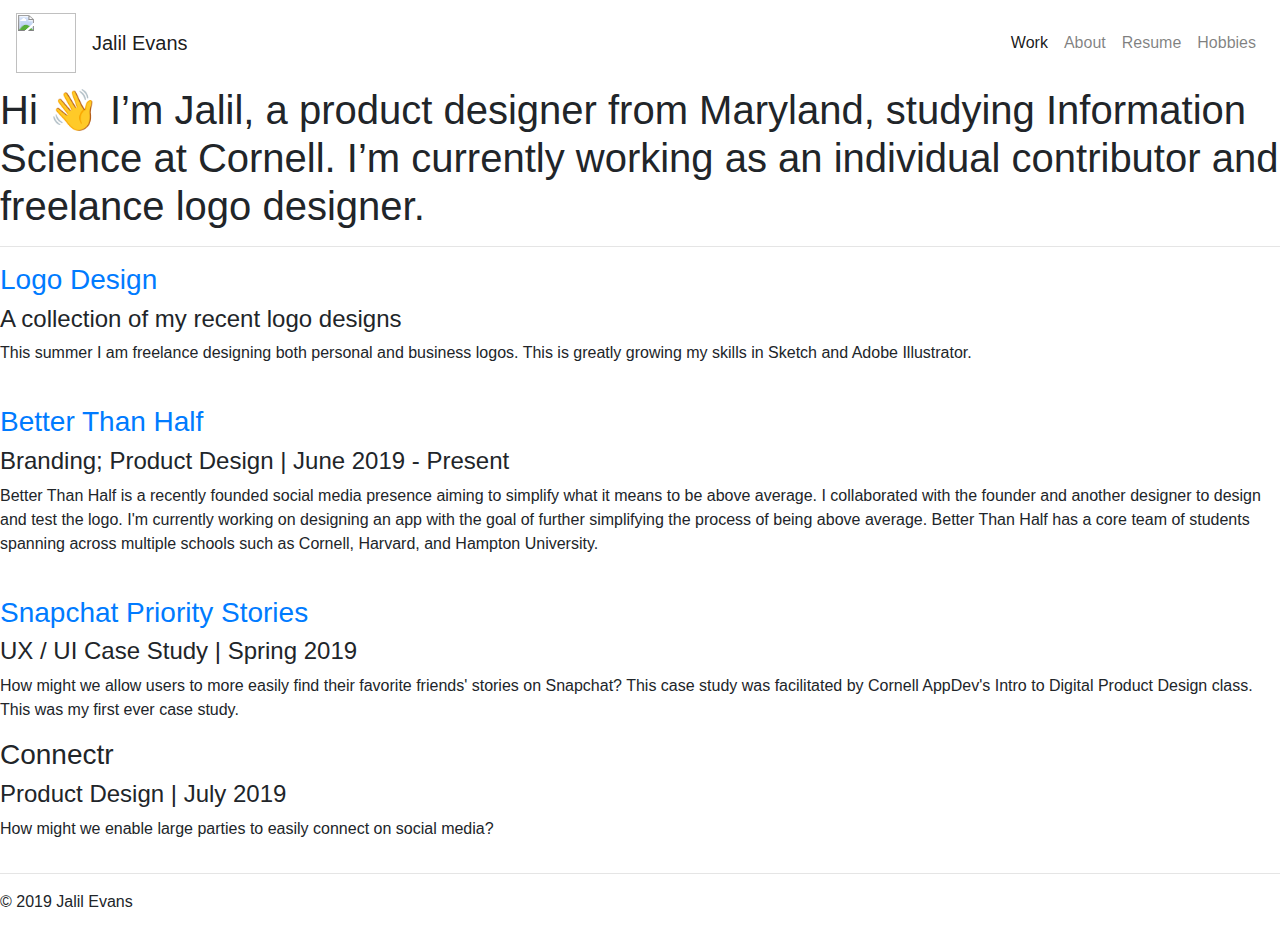
==== index.html @ 186c6c88 "Fixed linkedin links" ====
<!doctype html>
<html lang="en">

<head>
    <!-- Required meta tags -->
    <meta charset="utf-8">
    <meta name="viewport" content="width=device-width, initial-scale=1, shrink-to-fit=no">

    <!-- Hover CSS -->
    <link rel="stylesheet" href="https://cdnjs.cloudflare.com/ajax/libs/hover.css/2.3.1/css/hover.css"/>

    <!-- Bootstrap CSS -->
    <link rel="stylesheet" href="https://maxcdn.bootstrapcdn.com/bootstrap/4.0.0/css/bootstrap.min.css" integrity="sha384-Gn5384xqQ1aoWXA+058RXPxPg6fy4IWvTNh0E263XmFcJlSAwiGgFAW/dAiS6JXm" crossorigin="anonymous">

    <link href="https://fonts.googleapis.com/css?family=Bilbo|Quicksand:300,400,700&display=swap" rel="stylesheet">
    <link rel="stylesheet" href="css/styles.css">

    <!-- Font Awesome -->
    <script src="https://kit.fontawesome.com/bec98c5639.js"></script>

    <!-- Titling  -->
    <title>Work | Jalil Evans</title>
    <link rel="icon" href="images/Logo 1.png">
</head>

<body>
    <!-- Navbar -->
    <nav class="navbar navbar-expand-lg navbar-light">
        <a class="navbar-brand" href="index.html">
            <img src="images/Logo 1.svg" width="60" height="60" class="d-inline-block align-top" alt="">
        </a>
        <a class="navbar-brand nav-text" href="index.html">
            Jalil Evans
        </a>
        <button class="navbar-toggler" type="button" data-toggle="collapse" data-target="#navbarSupportedContent" aria-controls="navbarSupportedContent" aria-expanded="false" aria-label="Toggle navigation">
            <span class="navbar-toggler-icon"></span>
        </button>
        <div class="collapse navbar-collapse" id="navbarSupportedContent">
            <ul class="navbar-nav ml-auto">
                <li class="nav-item active">
                    <a class="nav-link nav-text" href="index.html">Work</a>
                </li>
                <li class="nav-item">
                    <a class="nav-link nav-text" href="about.html">About</a>
                </li>
                <li class="nav-item">
                    <a target="_blank" class="nav-link nav-text" href="Resume.pdf">Resume</a>
                </li>
                <li class="nav-item">
                    <a class="nav-link nav-text" href="hobbies.html">Hobbies</a>
                </li>
        </div>
    </nav>

    <!-- Title -->
    <div class="title">
        <h1>Hi 👋 I’m Jalil, a product designer from Maryland, studying Information Science at Cornell. I’m currently working as an individual contributor and freelance logo designer.</h1>
    </div>

    <hr>

    <div class="container-fluid work">
        <div class="row work-experience">
            <div class="work-img">
                <a href="logo-design.html"><img class="img-fluid hvr-grow-shadow" src="images/Logo Design Copy.svg" alt=""></a>
            </div>
            <div class="work-text">
                <h3><a href="logo-design.html">Logo Design</a></h3>
                <h4>A collection of my recent logo designs</h4>
                <p>This summer I am freelance designing both personal and business logos. This is greatly growing my skills in Sketch and Adobe Illustrator.</p>
            </div>
        </div>
        <div class="row work-experience">
            <div class="work-img">
                <a target="_blank" href="https://www.instagram.com/betterthanhalf/"><img class="img-fluid hvr-grow-shadow" src="images/BTH.svg" alt=""></a>
            </div>
            <div class="work-text">
                <h3><a target="_blank" href="https://www.instagram.com/betterthanhalf/">Better Than Half</a></h3>
                <h4>Branding; Product Design | June 2019 - Present</h4>
                <p>Better Than Half is a recently founded social media presence aiming to simplify what it means to be above average. I collaborated with the founder and another designer to design and test the logo. I'm currently working on designing an app with the goal of further simplifying the process of being above average. Better Than Half has a core team of students spanning across multiple schools such as Cornell, Harvard, and Hampton University.</p>
            </div>
        </div>
        <div class="row work-experience">
            <div class="work-img">
                <a target="_blank" href="https://medium.com/@evansjalil49/snapchat-priority-stories-a-ux-case-study-c03963302423?source=friends_link&sk=2530565c4aeb2756d72555b4a4659ede"><img class="img-fluid hvr-grow-shadow" src="images/Snapchat.svg" alt=""></a>
            </div>
            <div class="work-text">
                <h3><a target="_blank" href="https://medium.com/@evansjalil49/snapchat-priority-stories-a-ux-case-study-c03963302423?source=friends_link&sk=2530565c4aeb2756d72555b4a4659ede">Snapchat Priority Stories</a></h3>
                <h4>UX / UI Case Study | Spring 2019</h4>
                <p>How might we allow users to more easily find their favorite friends' stories on Snapchat? This case study was facilitated by Cornell AppDev's Intro to Digital Product Design class. This was my first ever case study.</p>
            </div>
        </div>
        <div class="row work-experience">
            <div class="work-img">
                <img class="img-fluid" src="images/Artboard.svg" alt=""><!--<a target="_blank" href="connect.html"></a>-->
            </div>
            <div class="work-text">
                <h3 class="inactive">Connectr</h3>
                <h4>Product Design | July 2019</h4>
                <p>How might we enable large parties to easily connect on social media?</p>
            </div>
        </div>
    </div>

    <hr>

    <div class="links">
        <a class="hvr-icon-pulse-grow" target="_blank" href="https://www.linkedin.com/in/jalil-evans"><i class="fab fa-linkedin-in hvr-icon"></i></a>
        <a class="hvr-icon-pulse-grow" target="_blank" href="https://dribbble.com/jalilevans"><i class="fab fa-dribbble hvr-icon"></i></a>
        <a class="hvr-icon-pulse-grow" target="_blank" href="https://www.instagram.com/__jaytoven/"><i class="fab fa-instagram hvr-icon"></i></a>
        <a class="hvr-icon-pulse-grow" target="_blank" href="https://medium.com/@evansjalil49"><i class="fab fa-medium-m hvr-icon"></i></a>
        <p class="copyright">© 2019 Jalil Evans</p>
    </div>


    <!-- Optional JavaScript -->
    <!-- jQuery first, then Popper.js, then Bootstrap JS -->
    <script src="https://code.jquery.com/jquery-3.2.1.slim.min.js" integrity="sha384-KJ3o2DKtIkvYIK3UENzmM7KCkRr/rE9/Qpg6aAZGJwFDMVNA/GpGFF93hXpG5KkN" crossorigin="anonymous"></script>
    <script src="https://cdnjs.cloudflare.com/ajax/libs/popper.js/1.12.9/umd/popper.min.js" integrity="sha384-ApNbgh9B+Y1QKtv3Rn7W3mgPxhU9K/ScQsAP7hUibX39j7fakFPskvXusvfa0b4Q" crossorigin="anonymous"></script>
    <script src="https://maxcdn.bootstrapcdn.com/bootstrap/4.0.0/js/bootstrap.min.js" integrity="sha384-JZR6Spejh4U02d8jOt6vLEHfe/JQGiRRSQQxSfFWpi1MquVdAyjUar5+76PVCmYl" crossorigin="anonymous"></script>
</body>

</html>
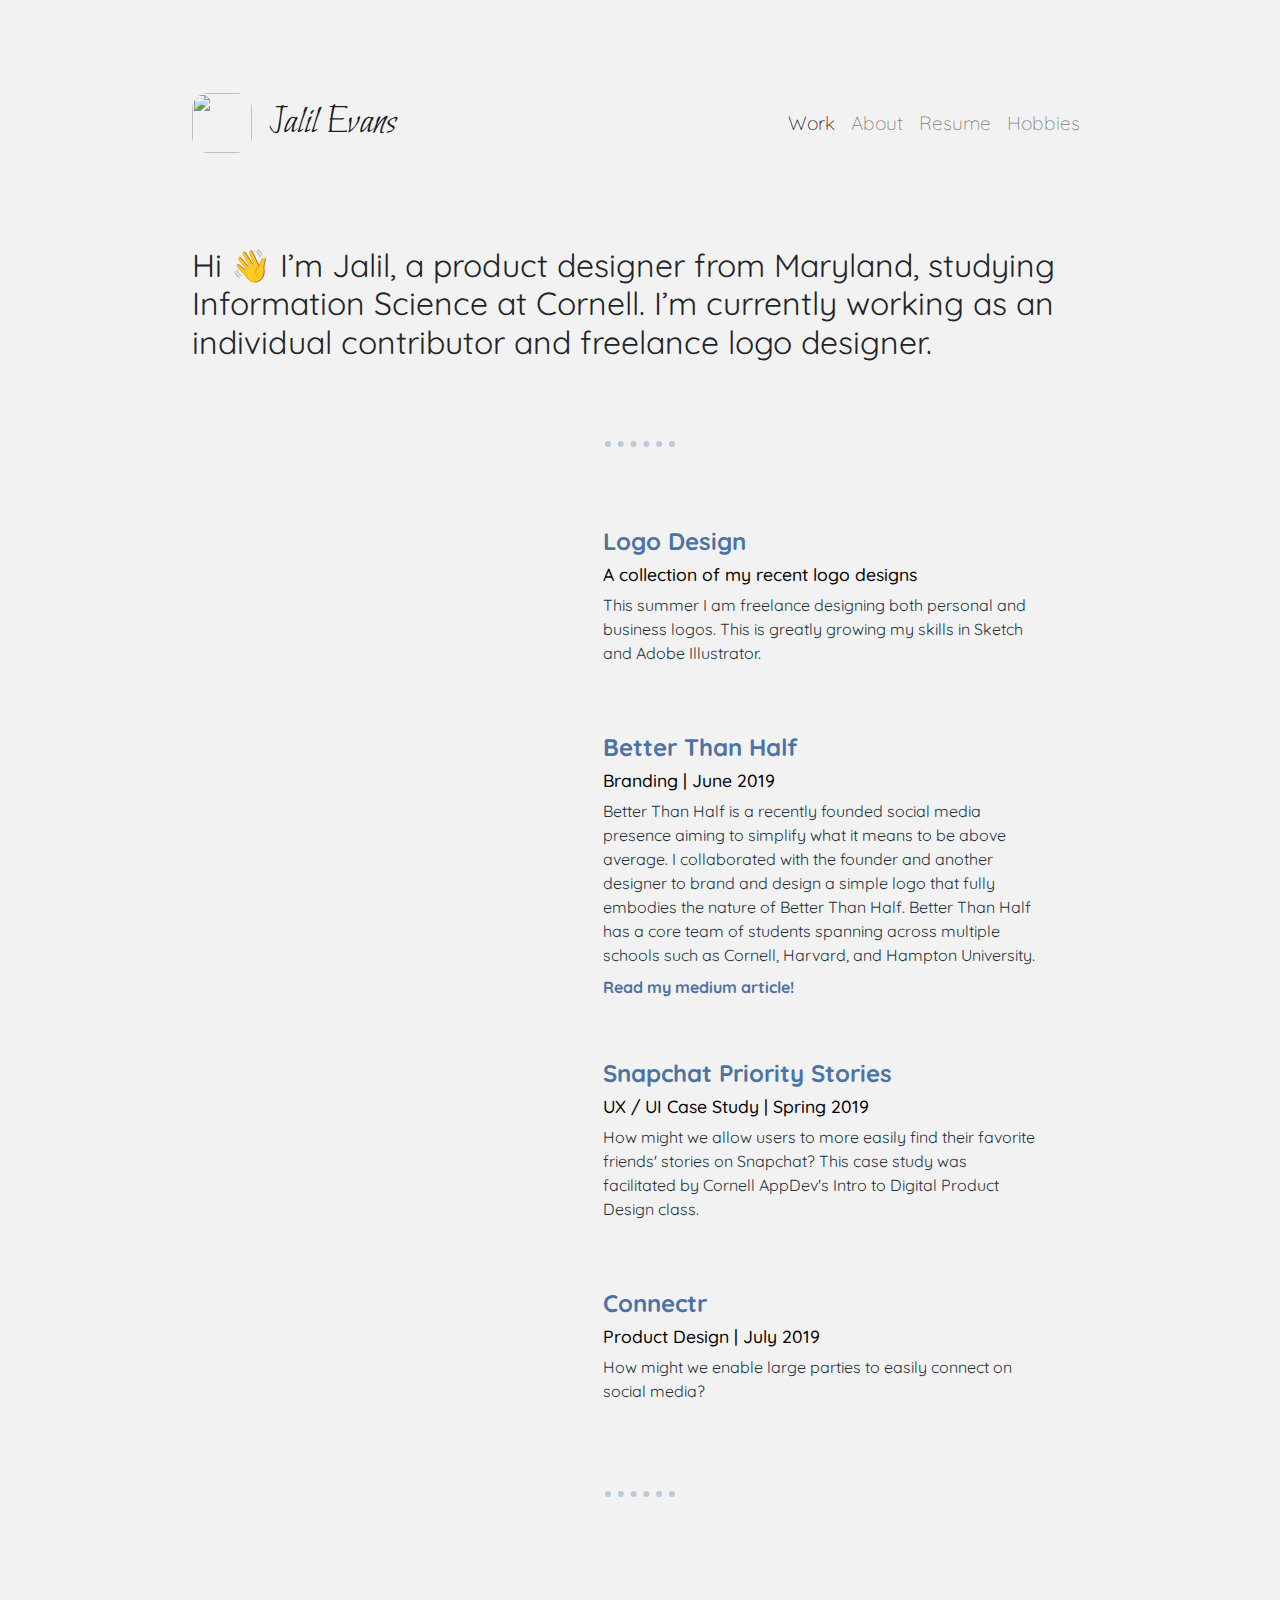
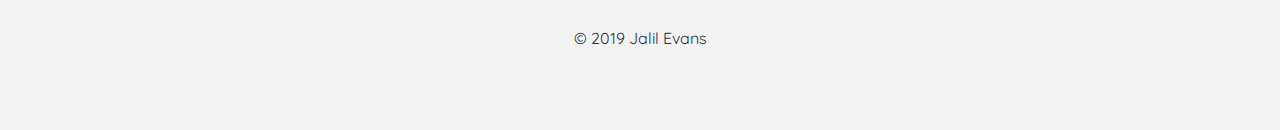
==== commit 79a6a6a8: "Link update" ====
--- a/index.html
+++ b/index.html
@@ -76,8 +76,9 @@
             </div>
             <div class="work-text">
                 <h3><a target="_blank" href="https://www.instagram.com/betterthanhalf/">Better Than Half</a></h3>
-                <h4>Branding; Product Design | June 2019 - Present</h4>
-                <p>Better Than Half is a recently founded social media presence aiming to simplify what it means to be above average. I collaborated with the founder and another designer to design and test the logo. I'm currently working on designing an app with the goal of further simplifying the process of being above average. Better Than Half has a core team of students spanning across multiple schools such as Cornell, Harvard, and Hampton University.</p>
+                <h4>Branding | June 2019</h4>
+                <p>Better Than Half is a recently founded social media presence aiming to simplify what it means to be above average. I collaborated with the founder and another designer to brand and design a simple logo that fully embodies the nature of Better Than Half. Better Than Half has a core team of students spanning across multiple schools such as Cornell, Harvard, and Hampton University.</p>
+                <a class= "text-link" target="_blank" href="https://medium.com/@evansjalil49/better-than-half-a-logo-design-3500d37884bb?source=friends_link&sk=bcd493efdb1af8883f5fe93605b56d79">Read my medium article!</a>
             </div>
         </div>
         <div class="row work-experience">
@@ -87,7 +88,7 @@
             <div class="work-text">
                 <h3><a target="_blank" href="https://medium.com/@evansjalil49/snapchat-priority-stories-a-ux-case-study-c03963302423?source=friends_link&sk=2530565c4aeb2756d72555b4a4659ede">Snapchat Priority Stories</a></h3>
                 <h4>UX / UI Case Study | Spring 2019</h4>
-                <p>How might we allow users to more easily find their favorite friends' stories on Snapchat? This case study was facilitated by Cornell AppDev's Intro to Digital Product Design class. This was my first ever case study.</p>
+                <p>How might we allow users to more easily find their favorite friends' stories on Snapchat? This case study was facilitated by Cornell AppDev's Intro to Digital Product Design class.</p>
             </div>
         </div>
         <div class="row work-experience">
--- a/css/styles.css
+++ b/css/styles.css
@@ -0,0 +1,231 @@
+body {
+    margin: 80px 5%;
+    padding: 0 10%;
+    background-color: #F2F2F2;
+    letter-spacing: 1;
+    font-family: 'Quicksand', sans-serif;
+}
+
+h1 {
+    font-weight: 400;
+    font-size: 2rem;
+    letter-spacing: 1;
+}
+
+h3 {
+    font-size: 1.5rem;
+    font-weight: 700;
+}
+
+h4 {
+    font-size: 1.1rem;
+    color: black;
+}
+
+hr {
+    border-color: #BACAD8;
+    border-style: dotted none none none;
+    border-width: 6.5px;
+    width: 70px;
+    margin-bottom: 80px;
+    margin-top: 80px;
+}
+
+p {
+    margin-bottom: 8px;
+}
+
+@media (max-width: 780px) {
+    h1 {
+        font-size: 1.6rem;
+    }
+}
+
+a {
+    color: #4D73A5
+}
+
+a:hover {
+    text-decoration: none;
+    color: #F78F20;
+}
+
+.date {
+    font-weight: 400;
+}
+
+.navbar {
+    margin-bottom: 80px;
+    padding-left: 0;
+    padding-right: 0;
+    background-color: #F2F2F2;
+}
+
+.nav-text {
+    font-size: 1.2rem;
+    font-weight: 300;
+}
+
+.nav-text:hover {
+    color: #4D73A5;
+}
+
+.navbar-brand {
+    font-family: 'Bilbo', cursive;
+    font-size: 2.5rem;
+}
+
+
+.title {
+    margin: 80px 0;
+}
+
+/* Work */
+.work {
+    margin: 80px 0;
+    text-align: left;
+}
+
+.work-experience {
+    margin: 60px 0;
+    color: #24333F;
+}
+
+.work-text {
+    float: right;
+    width: 50%;
+    margin-bottom: 0;
+}
+
+.text-link {
+    font-weight: 700;
+}
+
+.work .img-fluid {
+    border-radius: 16px;
+}
+
+.work-img {
+    width: 40%;
+    margin-right: 50px;
+}
+
+.inactive {
+    color: #4D73A5;
+}
+@media (max-width: 780px) {
+    .work-img {
+        width: 100%;
+        text-align: center;
+        margin-right: 0;
+        margin-bottom: .5rem;
+    }
+    .work-text {
+        width: 100%;
+        text-align: center;
+    }
+    .work .img-fluid {
+        margin: auto;
+    }
+}
+
+
+/* Links */
+.links {
+    text-align: center;
+}
+
+.links a {
+    margin: 0 20px;
+    color: #4D73A5;
+    font-size: 1.2rem;
+}
+.links a:hover {
+    color: #F78F20;
+    text-decoration: none;
+}
+
+.copyright {
+    margin-top: 20px;
+    color: #24333F;
+}
+
+/* About */
+.text {
+    float: right;
+    width: 50%;
+}
+
+.text p {
+    font-size: 1.1rem;
+    color: #24333F;
+}
+
+
+.picture {
+    width: 30%;
+    margin-right: 10%;
+}
+
+.picture img {
+    width: 100%;
+    border-radius: 6px;
+}
+
+@media (max-width: 800px) {
+    .picture {
+        width: 60%;
+        margin-right: 0;
+        margin-bottom: 15px;
+        text-align: center;
+    }
+    .picture img {
+        margin: 0 33% 0 33%;
+        width: 100%
+    }
+    .text {
+        text-align: center;
+        float: right;
+        width: 100%;
+    }
+}
+
+/* Hobbies */
+.hobby {
+    margin-bottom: 40px;
+    text-align: center;
+}
+
+.hobby-img {
+    border-radius: 16px;
+}
+
+/* Logos */
+img {
+    border-radius: 16px;
+}
+
+.logo {
+    width: 46%;
+    margin-right: 2%;
+    margin-left: 2%;
+    text-align: center;
+}
+
+.bigger-margin {
+    margin-bottom: 120px;
+}
+
+.float-right {
+    text-align: center;
+    float: right;
+}
+
+.float-left {
+    text-align: center;
+    float: left;
+}
+
+.float-left p, .float-right p {
+    text-align: center;
+}
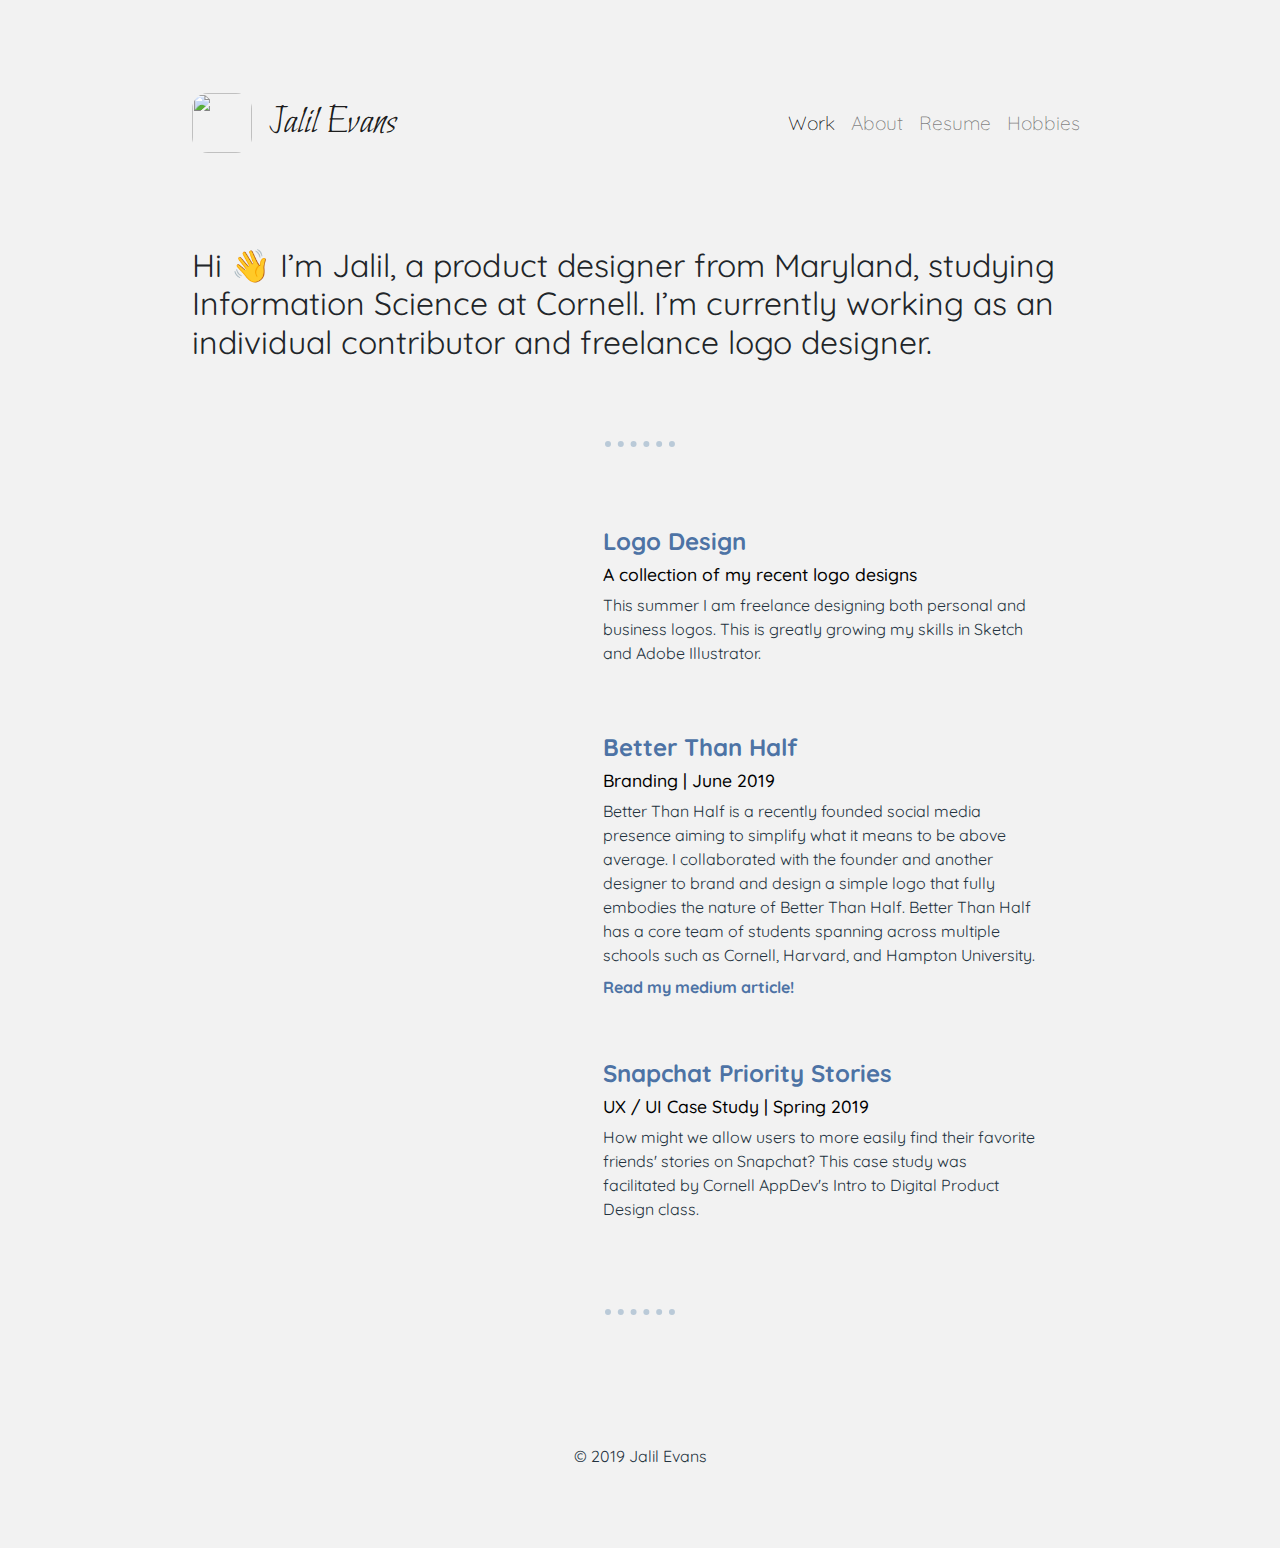
==== commit d563f301: "Update index.html" ====
--- a/index.html
+++ b/index.html
@@ -91,16 +91,6 @@
                 <p>How might we allow users to more easily find their favorite friends' stories on Snapchat? This case study was facilitated by Cornell AppDev's Intro to Digital Product Design class.</p>
             </div>
         </div>
-        <div class="row work-experience">
-            <div class="work-img">
-                <img class="img-fluid" src="images/Artboard.svg" alt=""><!--<a target="_blank" href="connect.html"></a>-->
-            </div>
-            <div class="work-text">
-                <h3 class="inactive">Connectr</h3>
-                <h4>Product Design | July 2019</h4>
-                <p>How might we enable large parties to easily connect on social media?</p>
-            </div>
-        </div>
     </div>
 
     <hr>
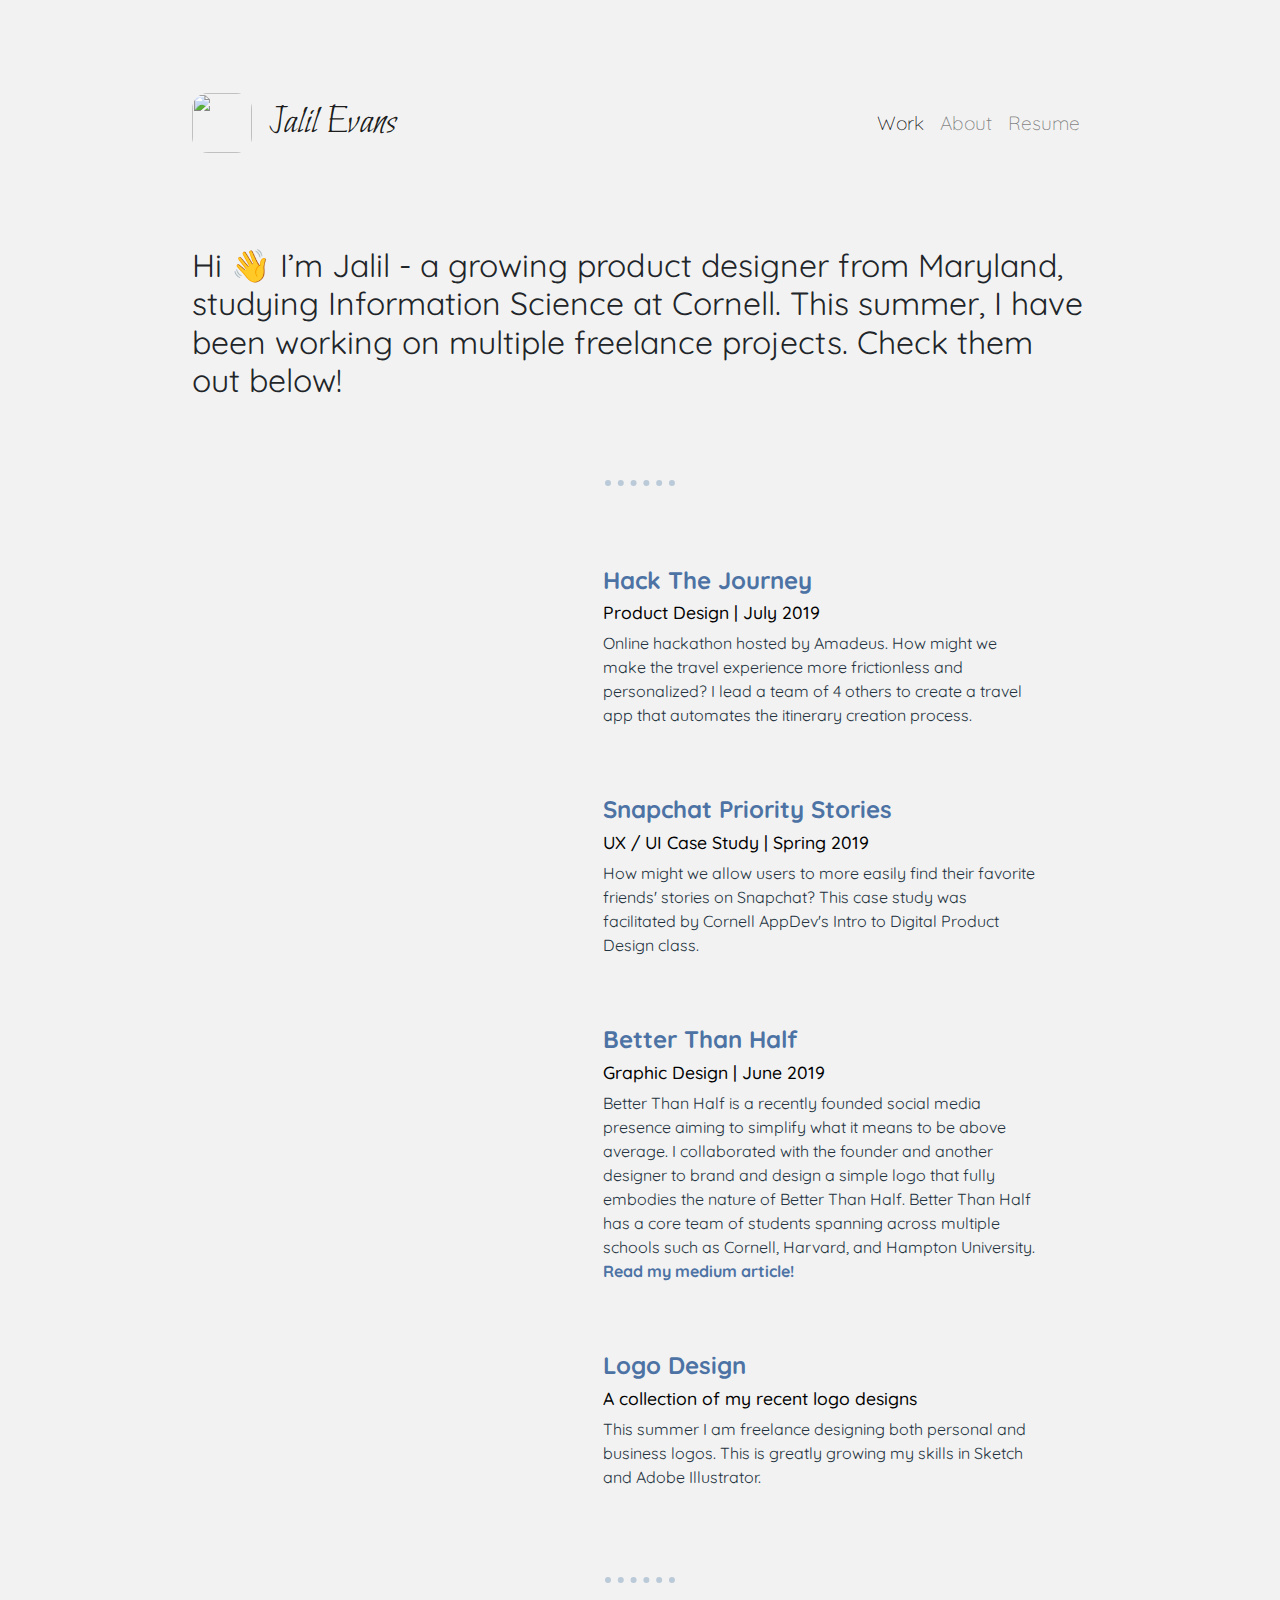
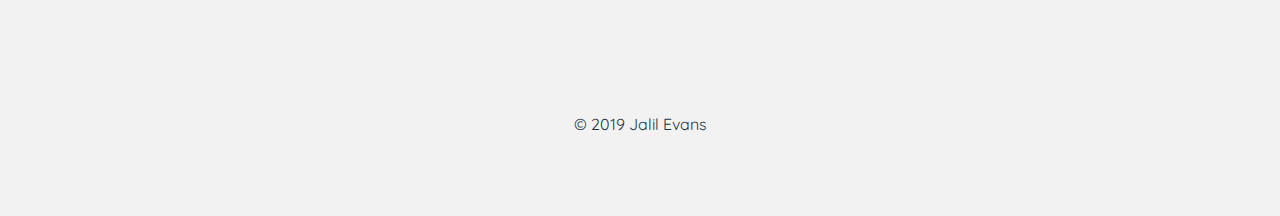
==== commit ee4f0f77: "New Toto Link" ====
--- a/index.html
+++ b/index.html
@@ -46,15 +46,12 @@
                 <li class="nav-item">
                     <a target="_blank" class="nav-link nav-text" href="Resume.pdf">Resume</a>
                 </li>
-                <li class="nav-item">
-                    <a class="nav-link nav-text" href="hobbies.html">Hobbies</a>
-                </li>
         </div>
     </nav>
 
     <!-- Title -->
     <div class="title">
-        <h1>Hi 👋 I’m Jalil, a product designer from Maryland, studying Information Science at Cornell. I’m currently working as an individual contributor and freelance logo designer.</h1>
+        <h1>Hi 👋  I’m Jalil - a growing product designer from Maryland, studying Information Science at Cornell. This summer, I have been working on multiple freelance projects. Check them out below!</h1>
     </div>
 
     <hr>
@@ -62,23 +59,12 @@
     <div class="container-fluid work">
         <div class="row work-experience">
             <div class="work-img">
-                <a href="logo-design.html"><img class="img-fluid hvr-grow-shadow" src="images/Logo Design Copy.svg" alt=""></a>
+                <a target="_blank" href="https://medium.com/@evansjalil49/toto-a-product-design-case-study-7c63525b8292?source=friends_link&sk=cfd7735cfde0dc1da07e44a975c1f632"><img class="img-fluid hvr-grow-shadow" src="images/Toto.svg" alt=""></a>
             </div>
             <div class="work-text">
-                <h3><a href="logo-design.html">Logo Design</a></h3>
-                <h4>A collection of my recent logo designs</h4>
-                <p>This summer I am freelance designing both personal and business logos. This is greatly growing my skills in Sketch and Adobe Illustrator.</p>
-            </div>
-        </div>
-        <div class="row work-experience">
-            <div class="work-img">
-                <a target="_blank" href="https://www.instagram.com/betterthanhalf/"><img class="img-fluid hvr-grow-shadow" src="images/BTH.svg" alt=""></a>
-            </div>
-            <div class="work-text">
-                <h3><a target="_blank" href="https://www.instagram.com/betterthanhalf/">Better Than Half</a></h3>
-                <h4>Branding | June 2019</h4>
-                <p>Better Than Half is a recently founded social media presence aiming to simplify what it means to be above average. I collaborated with the founder and another designer to brand and design a simple logo that fully embodies the nature of Better Than Half. Better Than Half has a core team of students spanning across multiple schools such as Cornell, Harvard, and Hampton University.</p>
-                <a class= "text-link" target="_blank" href="https://medium.com/@evansjalil49/better-than-half-a-logo-design-3500d37884bb?source=friends_link&sk=bcd493efdb1af8883f5fe93605b56d79">Read my medium article!</a>
+                <a target="_blank" href="https://medium.com/@evansjalil49/toto-a-product-design-case-study-1963fa098f9b?source=friends_link&sk=d05ecff30fe9a784e67b57d55082a737"><h3>Hack The Journey</h3></a>
+                <h4>Product Design | July 2019</h4>
+                <p>Online hackathon hosted by Amadeus. How might we make the travel experience more frictionless and personalized? I lead a team of 4 others to create a travel app that automates the itinerary creation process.</p>
             </div>
         </div>
         <div class="row work-experience">
@@ -91,6 +77,29 @@
                 <p>How might we allow users to more easily find their favorite friends' stories on Snapchat? This case study was facilitated by Cornell AppDev's Intro to Digital Product Design class.</p>
             </div>
         </div>
+
+        <div class="row work-experience">
+            <div class="work-img">
+                <a target="_blank" href="https://www.instagram.com/betterthanhalf/"><img class="img-fluid hvr-grow-shadow" src="images/BTH.svg" alt=""></a>
+            </div>
+            <div class="work-text">
+                <h3><a target="_blank" href="https://www.instagram.com/betterthanhalf/">Better Than Half</a></h3>
+                <h4>Graphic Design | June 2019</h4>
+                <p>Better Than Half is a recently founded social media presence aiming to simplify what it means to be above average. I collaborated with the founder and another designer to brand and design a simple logo that fully embodies the nature of Better Than Half.
+                    Better Than Half has a core team of students spanning across multiple schools such as Cornell, Harvard, and Hampton University.
+                    <a class= "text-link" target="_blank" href="https://medium.com/@evansjalil49/better-than-half-a-logo-design-3500d37884bb?source=friends_link&sk=bcd493efdb1af8883f5fe93605b56d79"> Read my medium article!</a></p>
+            </div>
+        </div>
+        <div class="row work-experience">
+            <div class="work-img">
+                <a href="logo-design.html"><img class="img-fluid hvr-grow-shadow" src="images/Logo Design Copy.svg" alt=""></a>
+            </div>
+            <div class="work-text">
+                <h3><a href="logo-design.html">Logo Design</a></h3>
+                <h4>A collection of my recent logo designs</h4>
+                <p>This summer I am freelance designing both personal and business logos. This is greatly growing my skills in Sketch and Adobe Illustrator.</p>
+            </div>
+        </div>
     </div>
 
     <hr>
@@ -98,8 +107,8 @@
     <div class="links">
         <a class="hvr-icon-pulse-grow" target="_blank" href="https://www.linkedin.com/in/jalil-evans"><i class="fab fa-linkedin-in hvr-icon"></i></a>
         <a class="hvr-icon-pulse-grow" target="_blank" href="https://dribbble.com/jalilevans"><i class="fab fa-dribbble hvr-icon"></i></a>
+        <a class="hvr-icon-pulse-grow" target="_blank" href="https://medium.com/@evansjalil49"><i class="fab fa-medium-m hvr-icon"></i></a>
         <a class="hvr-icon-pulse-grow" target="_blank" href="https://www.instagram.com/__jaytoven/"><i class="fab fa-instagram hvr-icon"></i></a>
-        <a class="hvr-icon-pulse-grow" target="_blank" href="https://medium.com/@evansjalil49"><i class="fab fa-medium-m hvr-icon"></i></a>
         <p class="copyright">© 2019 Jalil Evans</p>
     </div>
 
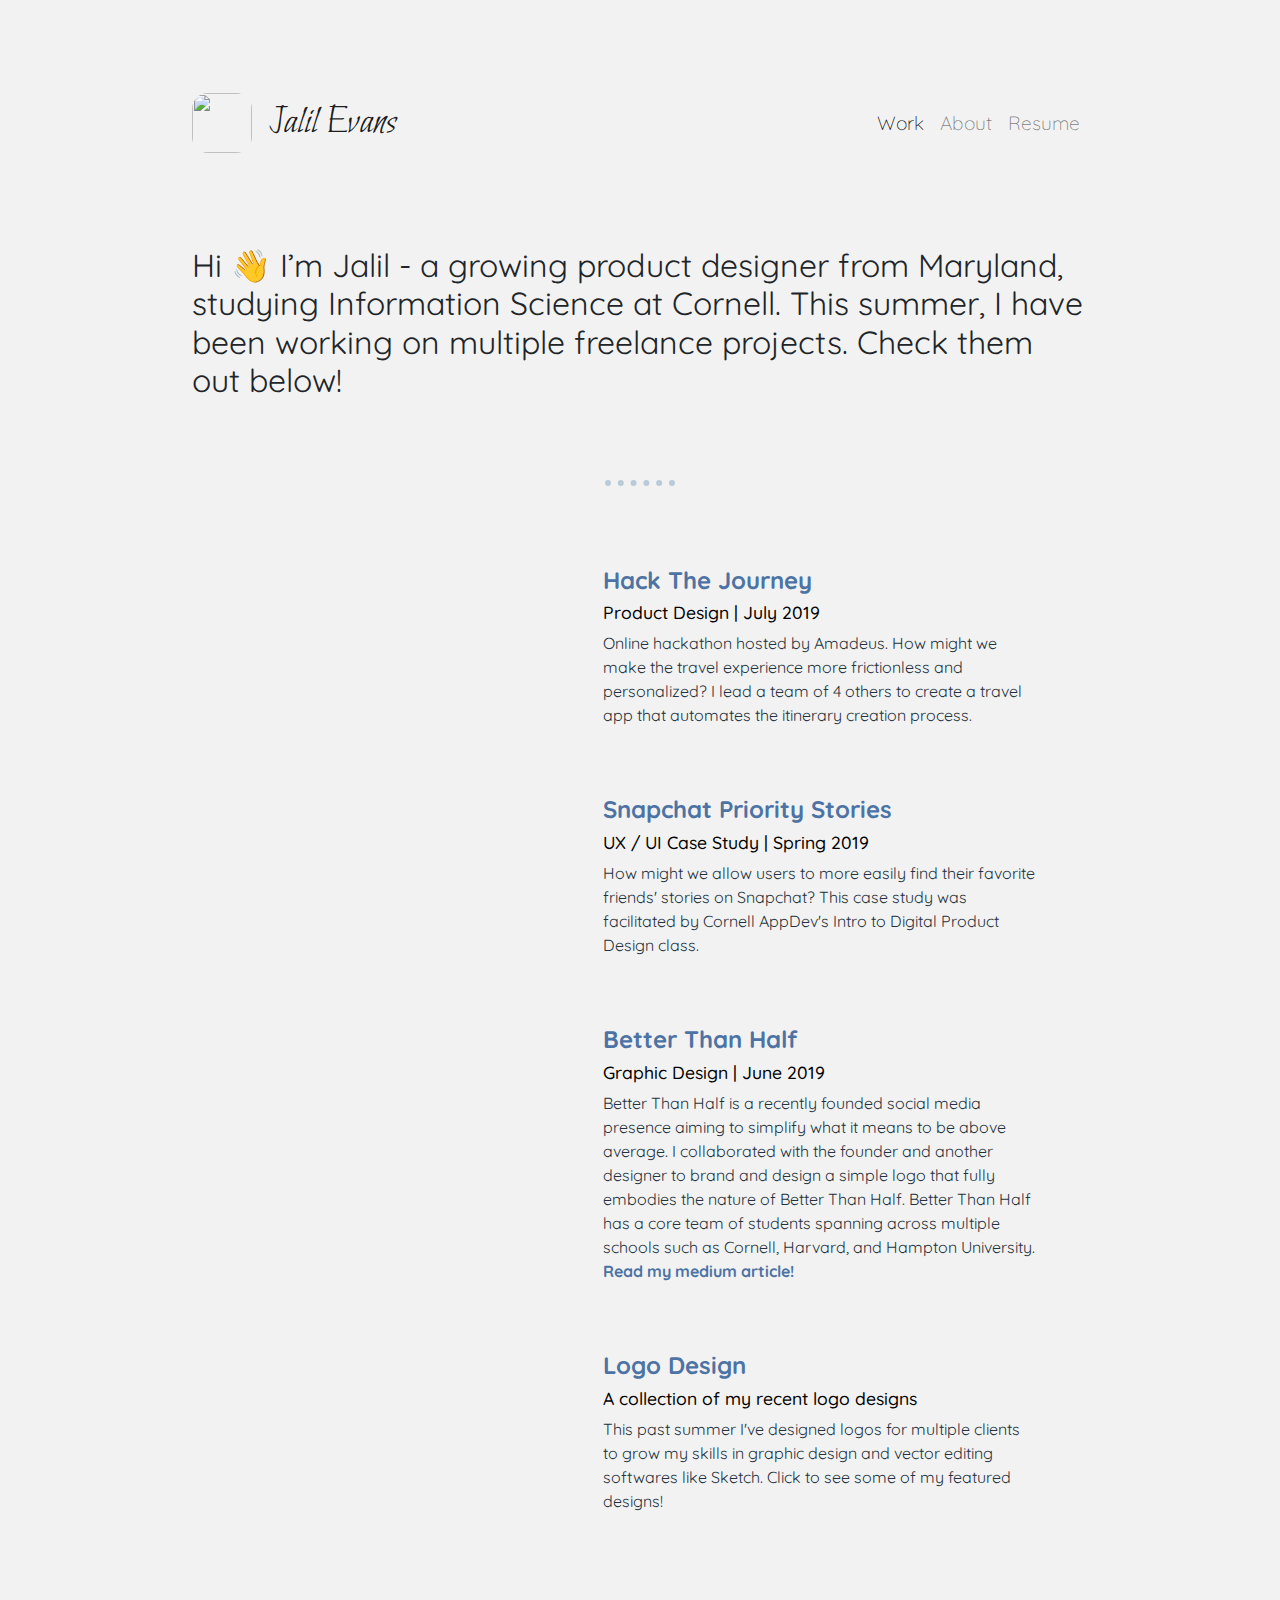
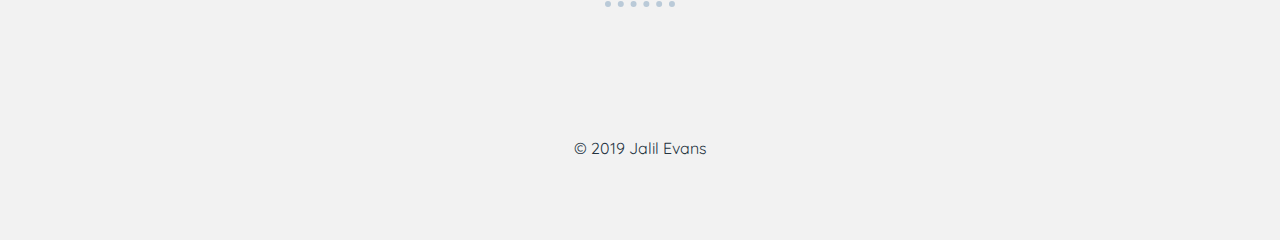
==== commit 1db22b39: "Update index.html" ====
--- a/index.html
+++ b/index.html
@@ -59,7 +59,7 @@
     <div class="container-fluid work">
         <div class="row work-experience">
             <div class="work-img">
-                <a target="_blank" href="https://medium.com/@evansjalil49/toto-a-product-design-case-study-7c63525b8292?source=friends_link&sk=cfd7735cfde0dc1da07e44a975c1f632"><img class="img-fluid hvr-grow-shadow" src="images/Toto.svg" alt=""></a>
+                <a target="_blank" href="https://medium.com/@evansjalil49/toto-a-product-design-case-study-1963fa098f9b?source=friends_link&sk=d05ecff30fe9a784e67b57d55082a737"><img class="img-fluid hvr-grow-shadow" src="images/Toto.svg" alt=""></a>
             </div>
             <div class="work-text">
                 <a target="_blank" href="https://medium.com/@evansjalil49/toto-a-product-design-case-study-1963fa098f9b?source=friends_link&sk=d05ecff30fe9a784e67b57d55082a737"><h3>Hack The Journey</h3></a>
@@ -97,7 +97,7 @@
             <div class="work-text">
                 <h3><a href="logo-design.html">Logo Design</a></h3>
                 <h4>A collection of my recent logo designs</h4>
-                <p>This summer I am freelance designing both personal and business logos. This is greatly growing my skills in Sketch and Adobe Illustrator.</p>
+                <p>This past summer I've designed logos for multiple clients to grow my skills in graphic design and vector editing softwares like Sketch. Click to see some of my featured designs!</p>
             </div>
         </div>
     </div>
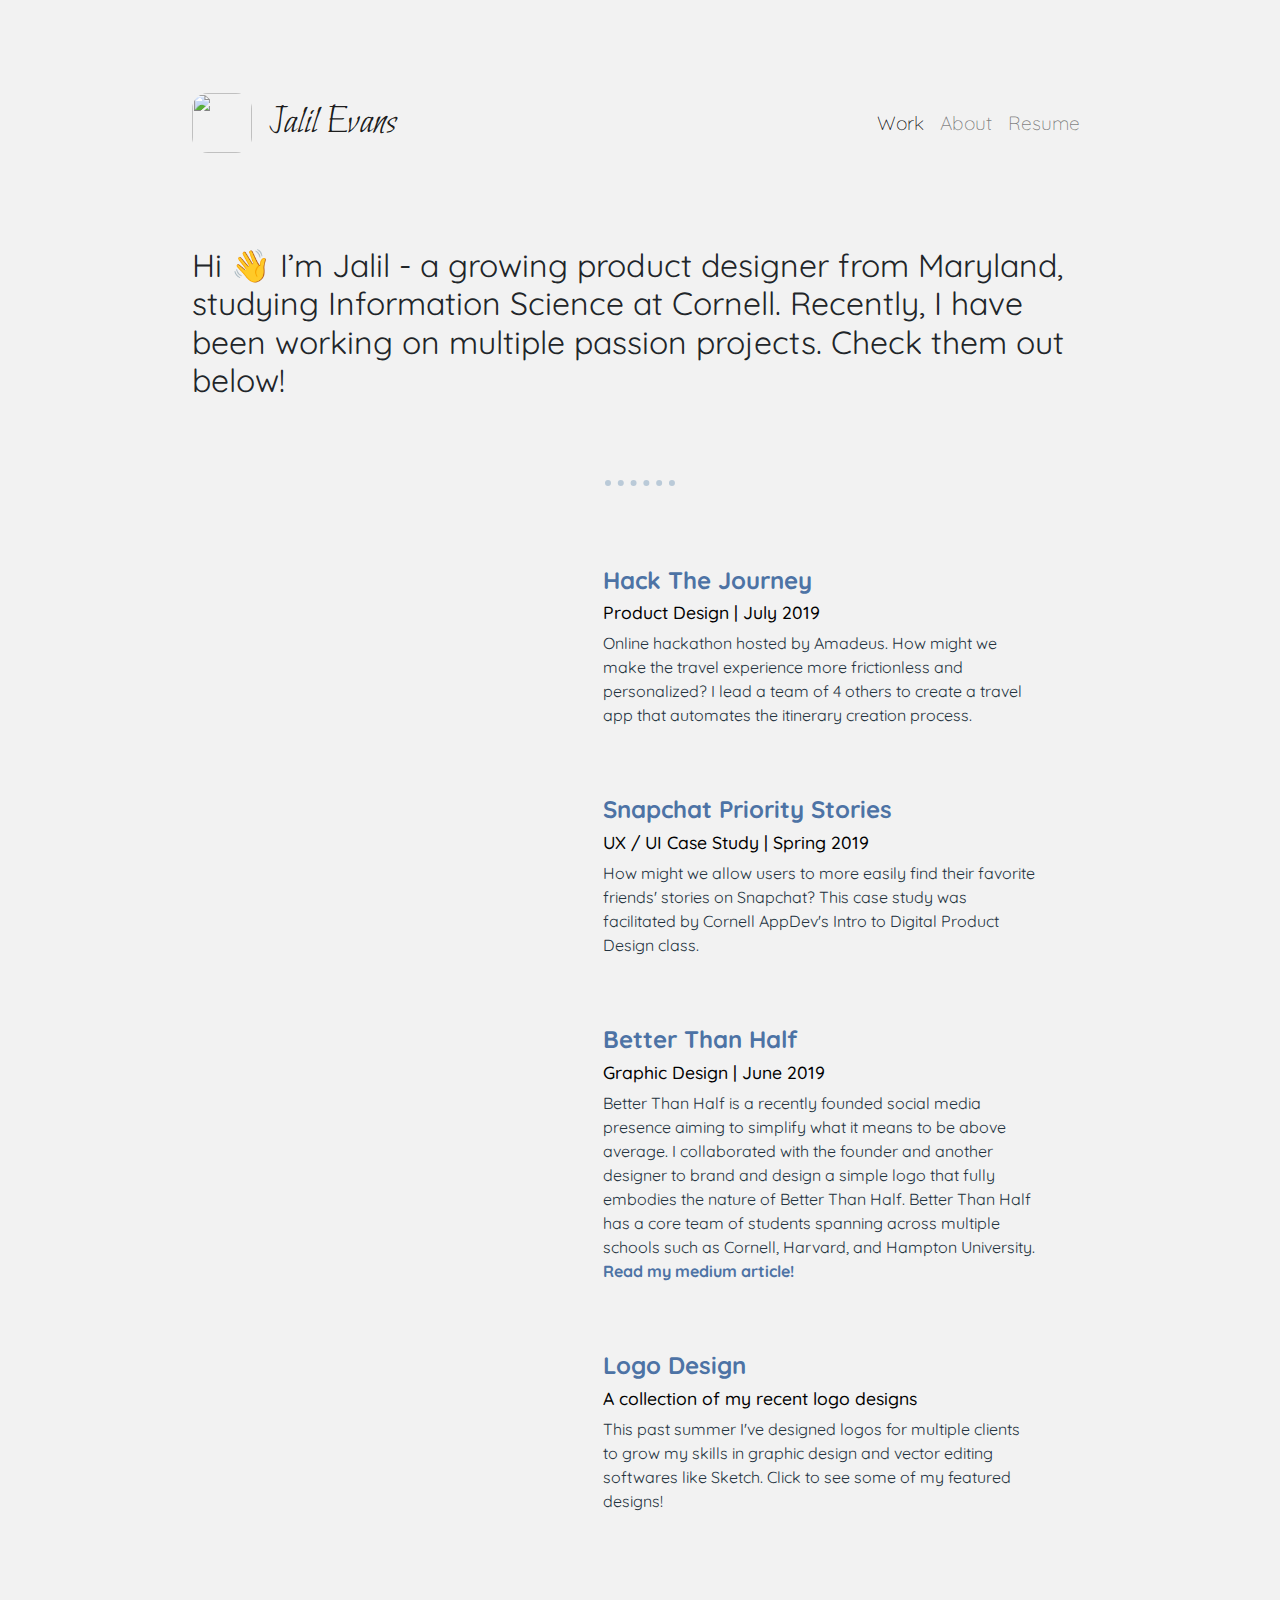
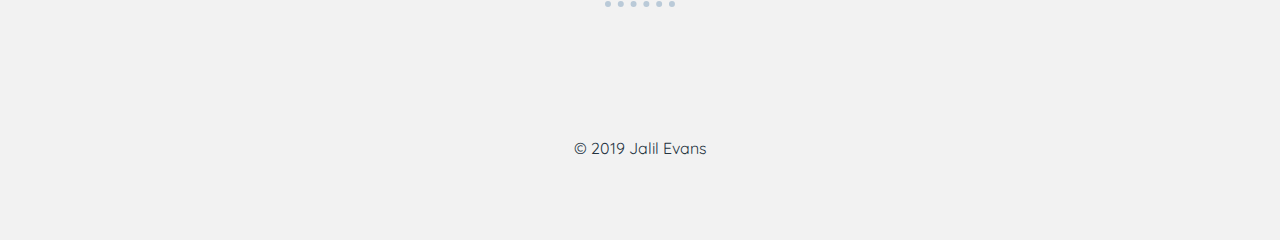
==== commit ceac9a82: "Update index.html" ====
--- a/index.html
+++ b/index.html
@@ -51,7 +51,7 @@
 
     <!-- Title -->
     <div class="title">
-        <h1>Hi 👋  I’m Jalil - a growing product designer from Maryland, studying Information Science at Cornell. This summer, I have been working on multiple freelance projects. Check them out below!</h1>
+        <h1>Hi 👋  I’m Jalil - a growing product designer from Maryland, studying Information Science at Cornell. Recently, I have been working on multiple passion projects. Check them out below!</h1>
     </div>
 
     <hr>
